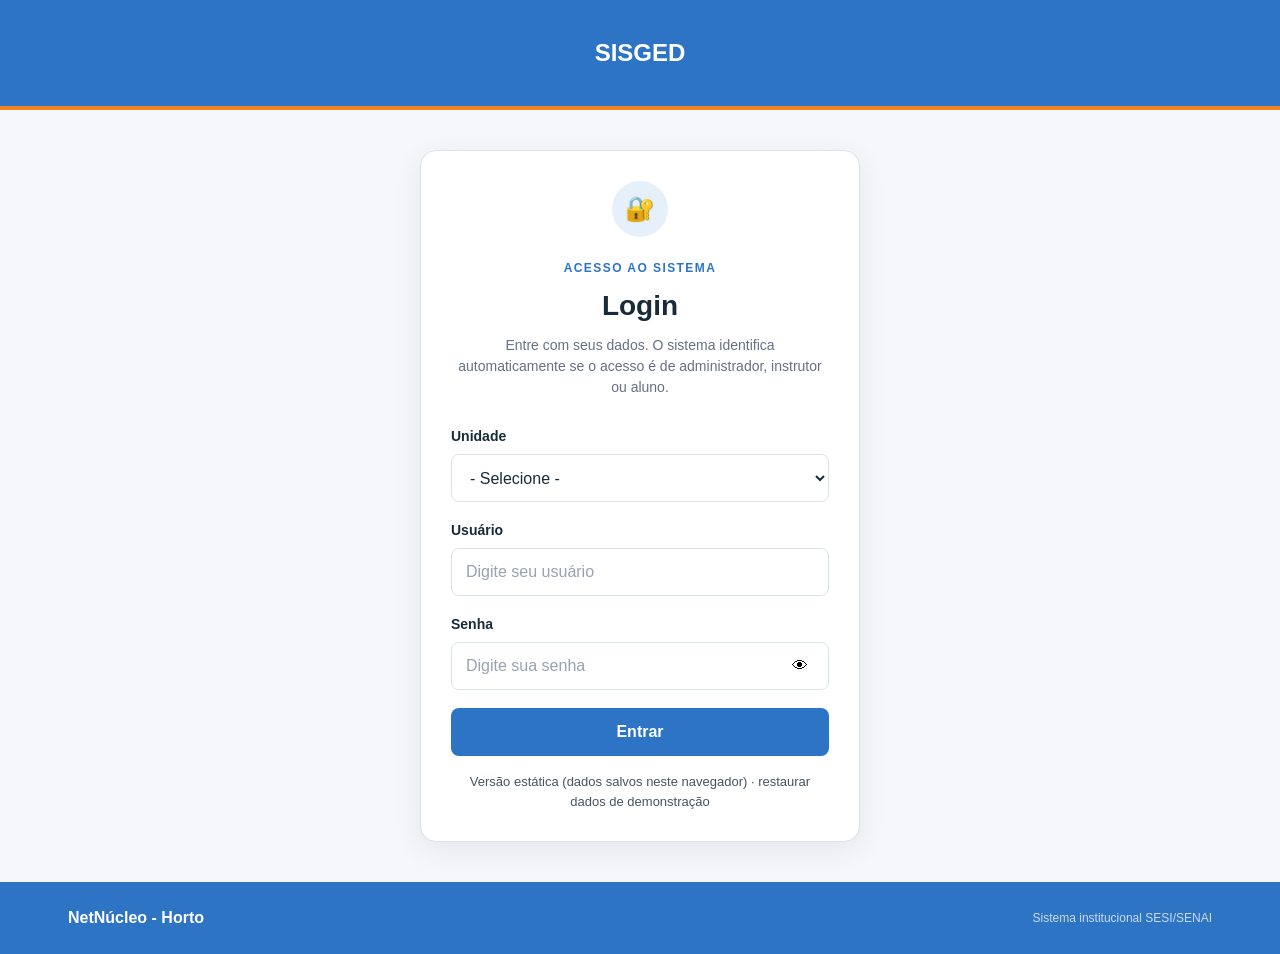
==== NETNUCLEO_ESTATICO/index.html @ 6ee7f660 "Add files via upload" ====
<!DOCTYPE html>
<html lang="pt-BR"><head><meta charset="UTF-8"><meta http-equiv="refresh" content="0; url=view/login.html"><title>SISGED</title></head>
<body><p><a href="view/login.html">Ir para o login</a></p><script>location.replace('view/login.html');</script></body></html>
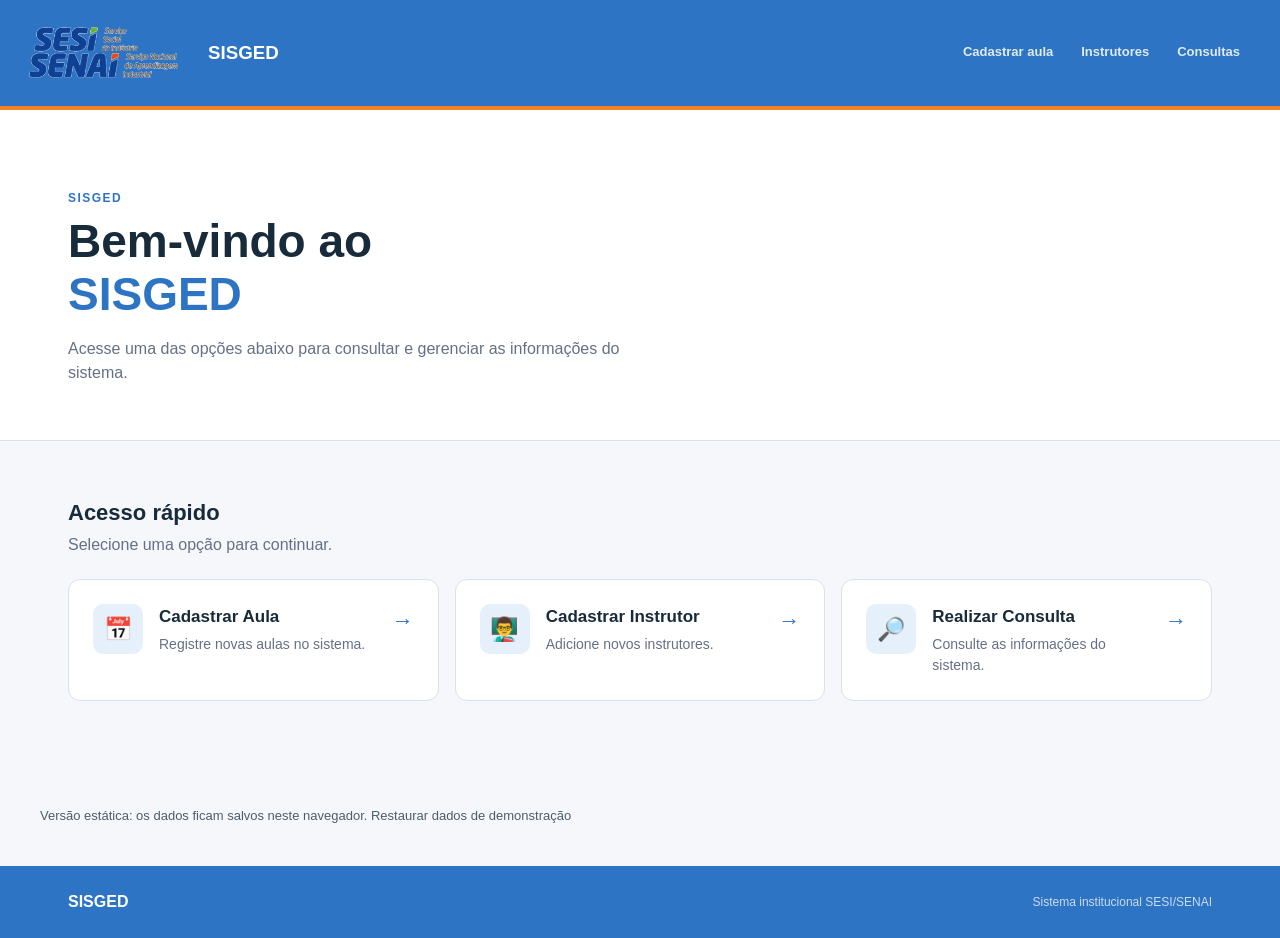
==== commit db6379dd: "Add files via upload" ====
--- a/NETNUCLEO_ESTATICO/index.html
+++ b/NETNUCLEO_ESTATICO/index.html
@@ -1,3 +1,3 @@
 <!DOCTYPE html>
-<html lang="pt-BR"><head><meta charset="UTF-8"><meta http-equiv="refresh" content="0; url=view/login.html"><title>SISGED</title></head>
-<body><p><a href="view/login.html">Ir para o login</a></p><script>location.replace('view/login.html');</script></body></html>
+<html lang="pt-BR"><head><meta charset="UTF-8"><meta http-equiv="refresh" content="0; url=view/index.html"><title>SISGED</title></head>
+<body><p><a href="view/index.html">Abrir o SISGED</a></p><script>location.replace('view/index.html');</script></body></html>
